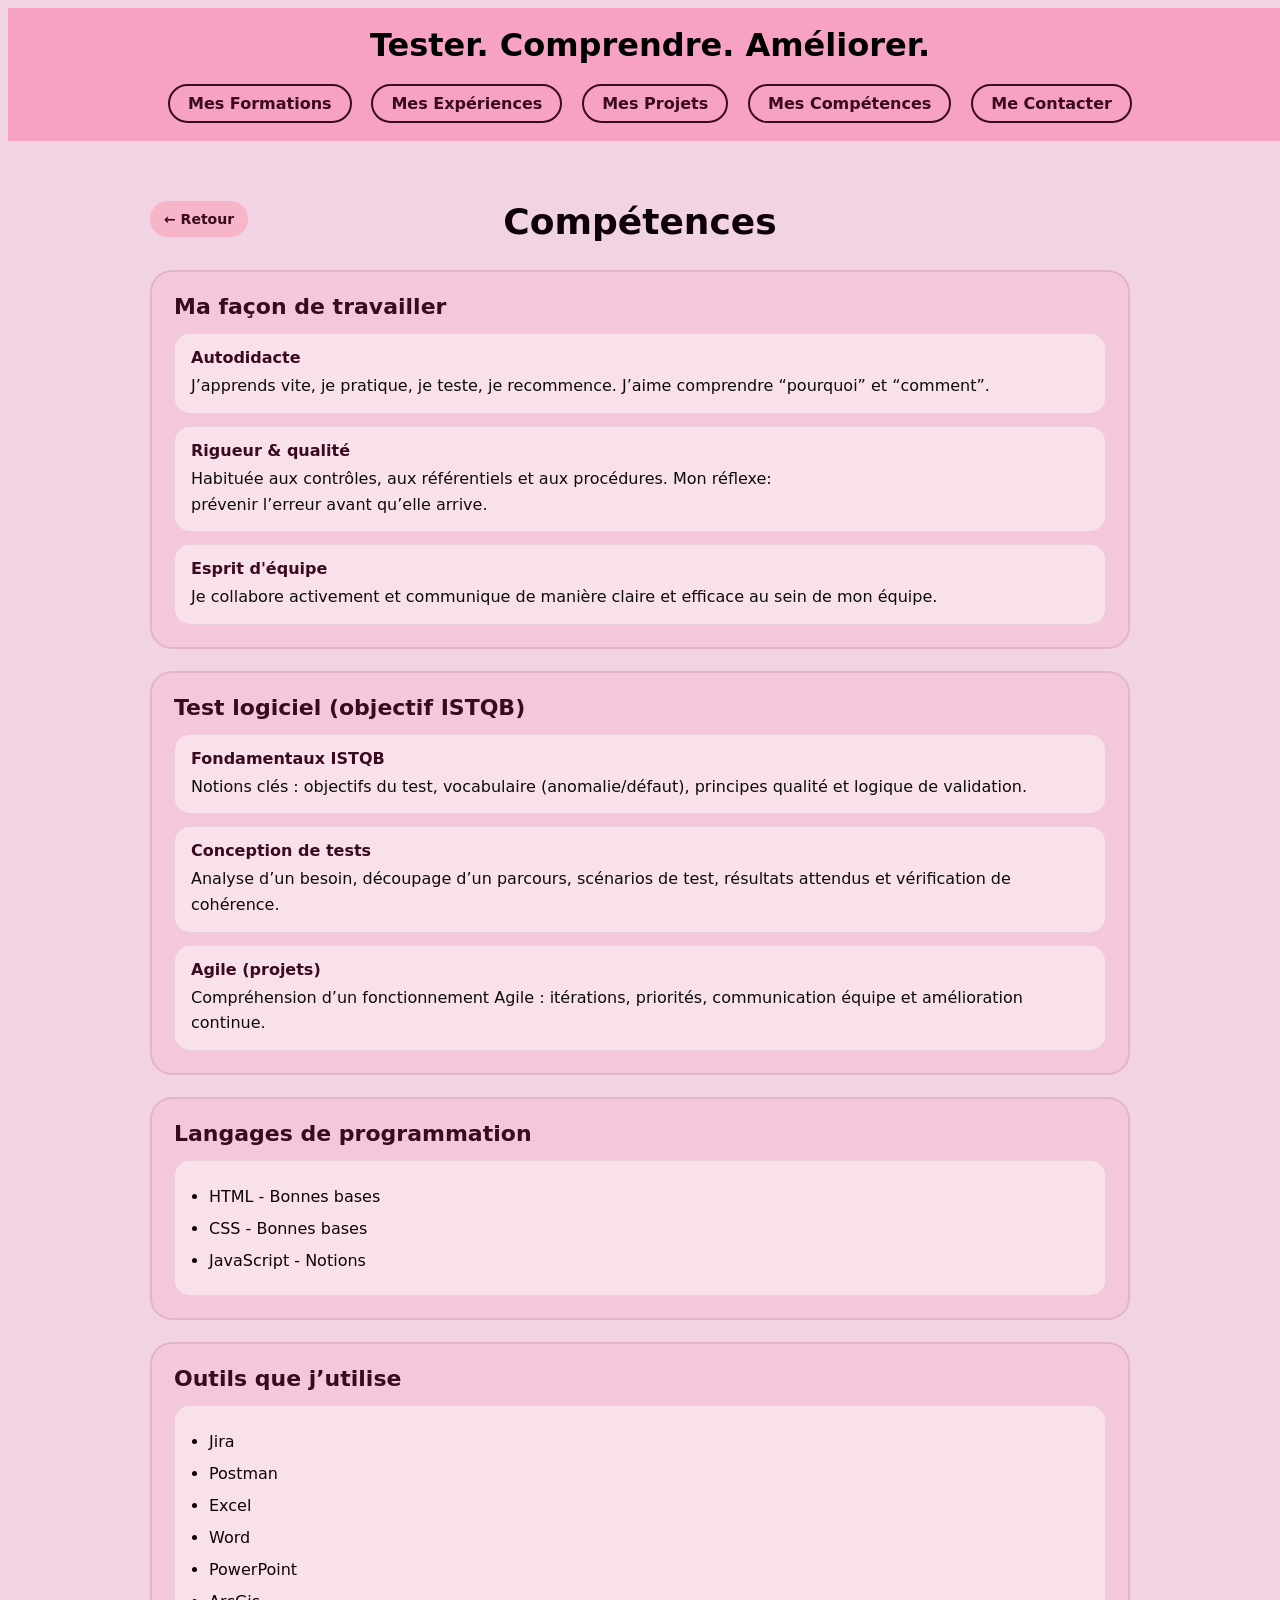
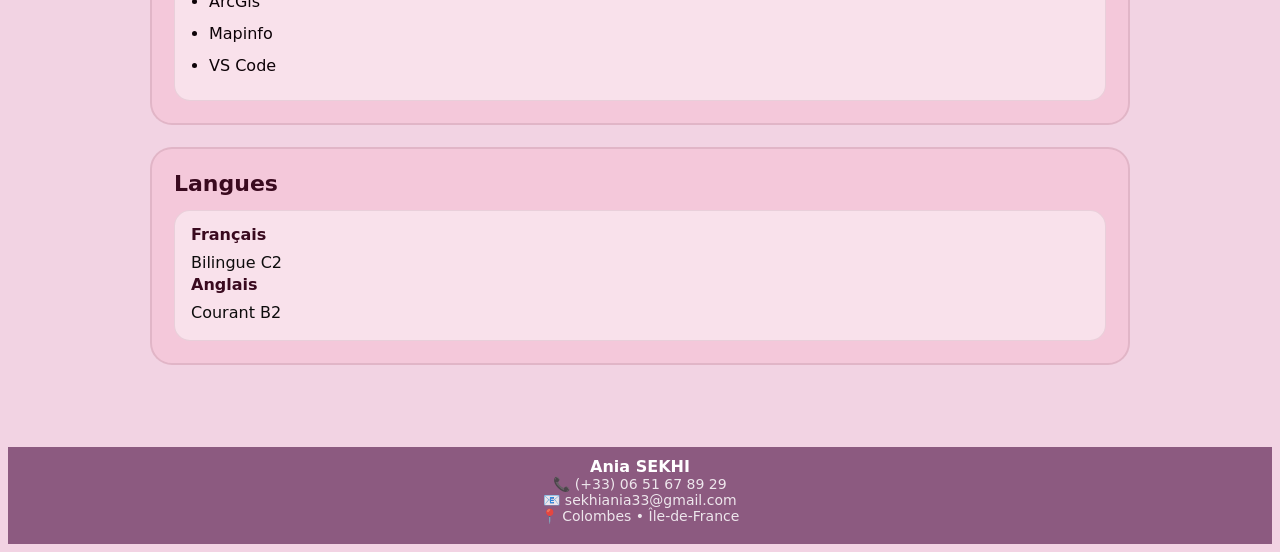
==== competences.html @ 6b5ef71a "initialiation portfolio" ====
<!DOCTYPE html>
<html lang="fr">
<head>
  <title>Compétences — Ania SEKHI</title>
  <link rel="stylesheet" href="assets/css/stylecompetences.css" />
  <link rel="stylesheet" href="assets/css/commun.css" />
</head>
<body>
  <header class="nav">
    <div>
      <a href="index.html">Tester. Comprendre. Améliorer. </a>
      </div>
      <nav>
        <a href="formations.html">Mes Formations</a>
        <a href="experience.html">Mes Expériences</a>
        <a href="projets.html">Mes Projets</a>
        <a href="competences.html">Mes Compétences</a>
        <a href="contact.html">Me Contacter</a>
      </nav>
    
  </header>

  <main>
    <div>
      <h1>Compétences</h1>
      <a href="index.html">← Retour</a>
      
    </div>

    <section>
      
        <h2>Ma façon de travailler</h2>
      
      <div>
          <h3>Autodidacte</h3>
          <p>
            J’apprends vite, je pratique, je teste, je recommence.
            J’aime comprendre “pourquoi” et “comment”.
          </p>
        </div>

        <div>
          <h3>Rigueur & qualité</h3>
          <p>
            Habituée aux contrôles, aux référentiels et aux procédures.
            Mon réflexe: <br>prévenir l’erreur avant qu’elle arrive.
          </p>
        </div>

        <div>
          <h3>Esprit d'équipe</h3>
          <p>
            Je collabore activement et communique de manière claire et efficace au sein de mon équipe.
          </p>
        </div>
     
    </section>


    <section>
      
        <h2>Test logiciel (objectif ISTQB)</h2>
     

        <div>
          <h3>Fondamentaux ISTQB</h3>
          <p>
            Notions clés : objectifs du test, vocabulaire (anomalie/défaut),
            principes qualité et logique de validation.
          </p>
        </div>

        <div>
          <h3>Conception de tests</h3>
          <p>
            Analyse d’un besoin, découpage d’un parcours, scénarios de test,
            résultats attendus et vérification de cohérence.
          </p>
        </div>

        <div>
          <h3>Agile (projets)</h3>
          <p>
            Compréhension d’un fonctionnement Agile : itérations,
            priorités, communication équipe et amélioration continue.
          </p>
    
        </div>
     
    </section>

    <section>
      
      <h2>Langages de programmation</h2>
      <div>
      <ul>
        <li>HTML - Bonnes bases</li>
        <li>CSS - Bonnes bases</li>
        <li>JavaScript - Notions</li>
      </ul>
      </div>
    
    </section>


    <section>
      
        <h2>Outils que j’utilise</h2>
        <div>
        <ul>
            <li>Jira</li>
            <li>Postman</li>
            <li>Excel</li>
            <li>Word</li>
            <li>PowerPoint</li>
            <li>ArcGis</li>
            <li>Mapinfo</li>
            <li>VS Code</li>
        </ul>
      </div>

    </section>

    <section>
      
        <h2>Langues</h2>
      

        <div>
          <h3>Français </h3>
          <p>Bilingue C2</p>
        

        
          <h3>Anglais</h3>
          <p>Courant B2</p>
        </div>
    </section>

  </main>
<footer class="footer">
  <div class="footer-content">
    <strong>Ania SEKHI</strong>
    <div class="footer-contact">
      📞 (+33) 06 51 67 89 29<br>
      📧 sekhiania33@gmail.com <br>
      📍 Colombes • Île-de-France
    </div>

  </div>
</footer>
</body>
</html>
---- assets/css/stylecompetences.css ----
main{
  padding-bottom: 100px; 
}

/* ====== MAIN (page Compétences) ====== */

main {
  max-width: 980px;
  margin: 0 auto;
  padding: 60px 20px 60px;
}

/* Bloc titre + bouton retour */
main > div:first-child {
  position: relative;
  text-align: center;
  margin-bottom: 28px;
}

main > div:first-child h1 {
  font-size: 36px;
  font-weight: 900;
  margin: 0;
}

/* Bouton retour (même logique que tes autres pages) */
main > div:first-child a {
  position: absolute;
  top: 0;
  left: 0;

  text-decoration: none;
  font-weight: 700;
  font-size: 14px;

  padding: 10px 14px;
  border-radius: 999px;

  background-color: #f8b4c8;
  color: #3a0a1f;
}

main > div:first-child a:hover {
  text-decoration: underline;
}

/* Sections (grands blocs) */
main section {
  background-color: rgba(248, 180, 200, 0.35);
  border: 2px solid rgba(58, 10, 31, 0.10);
  border-radius: 22px;
  padding: 22px;
  margin-bottom: 22px;
}

/* Titres de section */
main section h2 {
  margin: 0 0 14px;
  font-size: 22px;
  font-weight: 900;
  color: #3a0a1f;
  text-align: left;
}

/* Cartes internes (les blocs avec h3 + p) */
main section > div {
  background-color: rgba(255, 255, 255, 0.45);
  border: 1px solid rgba(58, 10, 31, 0.08);
  border-radius: 16px;
  padding: 14px 16px;
  margin-top: 12px;
  text-align: left;
}

/* Sous-titres (h3) */
main section h3 {
  margin: 0 0 6px;
  font-size: 16px;
  font-weight: 900;
  color: #3a0a1f;
}

/* Paragraphes */
main section p {
  margin: 0;
  line-height: 1.6;
  color: #0d0c0c;
}

/* Listes (programmation + outils) */
main section ul {
  margin: 10px 0 0;
  padding-left: 18px;
}

main section ul li {
  margin: 8px 0;
  line-height: 1.5;
}
---- assets/css/commun.css ----
body {
  font-family: system-ui, sans-serif;
  background-color: #f2d3e3;
  color: hsl(335, 75%, 3%);
  overflow-x: hidden;
  max-width: 100%;

}

.nav {
  width: 100%;
  overflow-x: hidden;
  height: 3cm;                  
  background-color: #f7a1c4;    
  display: flex;
  flex-direction: column;       
  justify-content: center;
  padding: 10px;              
}


.nav > div {
  text-align: center;
  padding-bottom: 10px;
}

.nav > div a {
  font-size: 32px;              
  font-weight: 800;
  color: hsl(0, 100%, 0%);
  text-decoration: none;        
}


.nav > div a:hover {
  text-decoration: underline;
}


.nav nav {
  margin-top: 10px;
  display: flex;
  justify-content: space-between; 
  padding: 0 150px;
}


.nav nav a {
  text-decoration: none;
  color: #3a0a1f;
  font-weight: 600;
  padding: 8px 18px;
  border: 2px solid #3a0a1f;
  border-radius: 20px;
  transition: all 0.2s ease;
}


.nav nav a:hover {
  background-color: #f2d3e3;
  color: #3a0a1f;
}

.footer {
  background-color: hsl(314, 22%, 45%) ;
  color: #ffffff;
  text-align: center;      
  padding-bottom: 30px;
  padding-top: 10px;
  width: 100%;
  height: 1.5cm;

}
.footer-content {
  display: flex;
  flex-direction: column;
  align-items: center;

}

.footer-contact {
  font-size: 14px;
  opacity: 0.85;
}
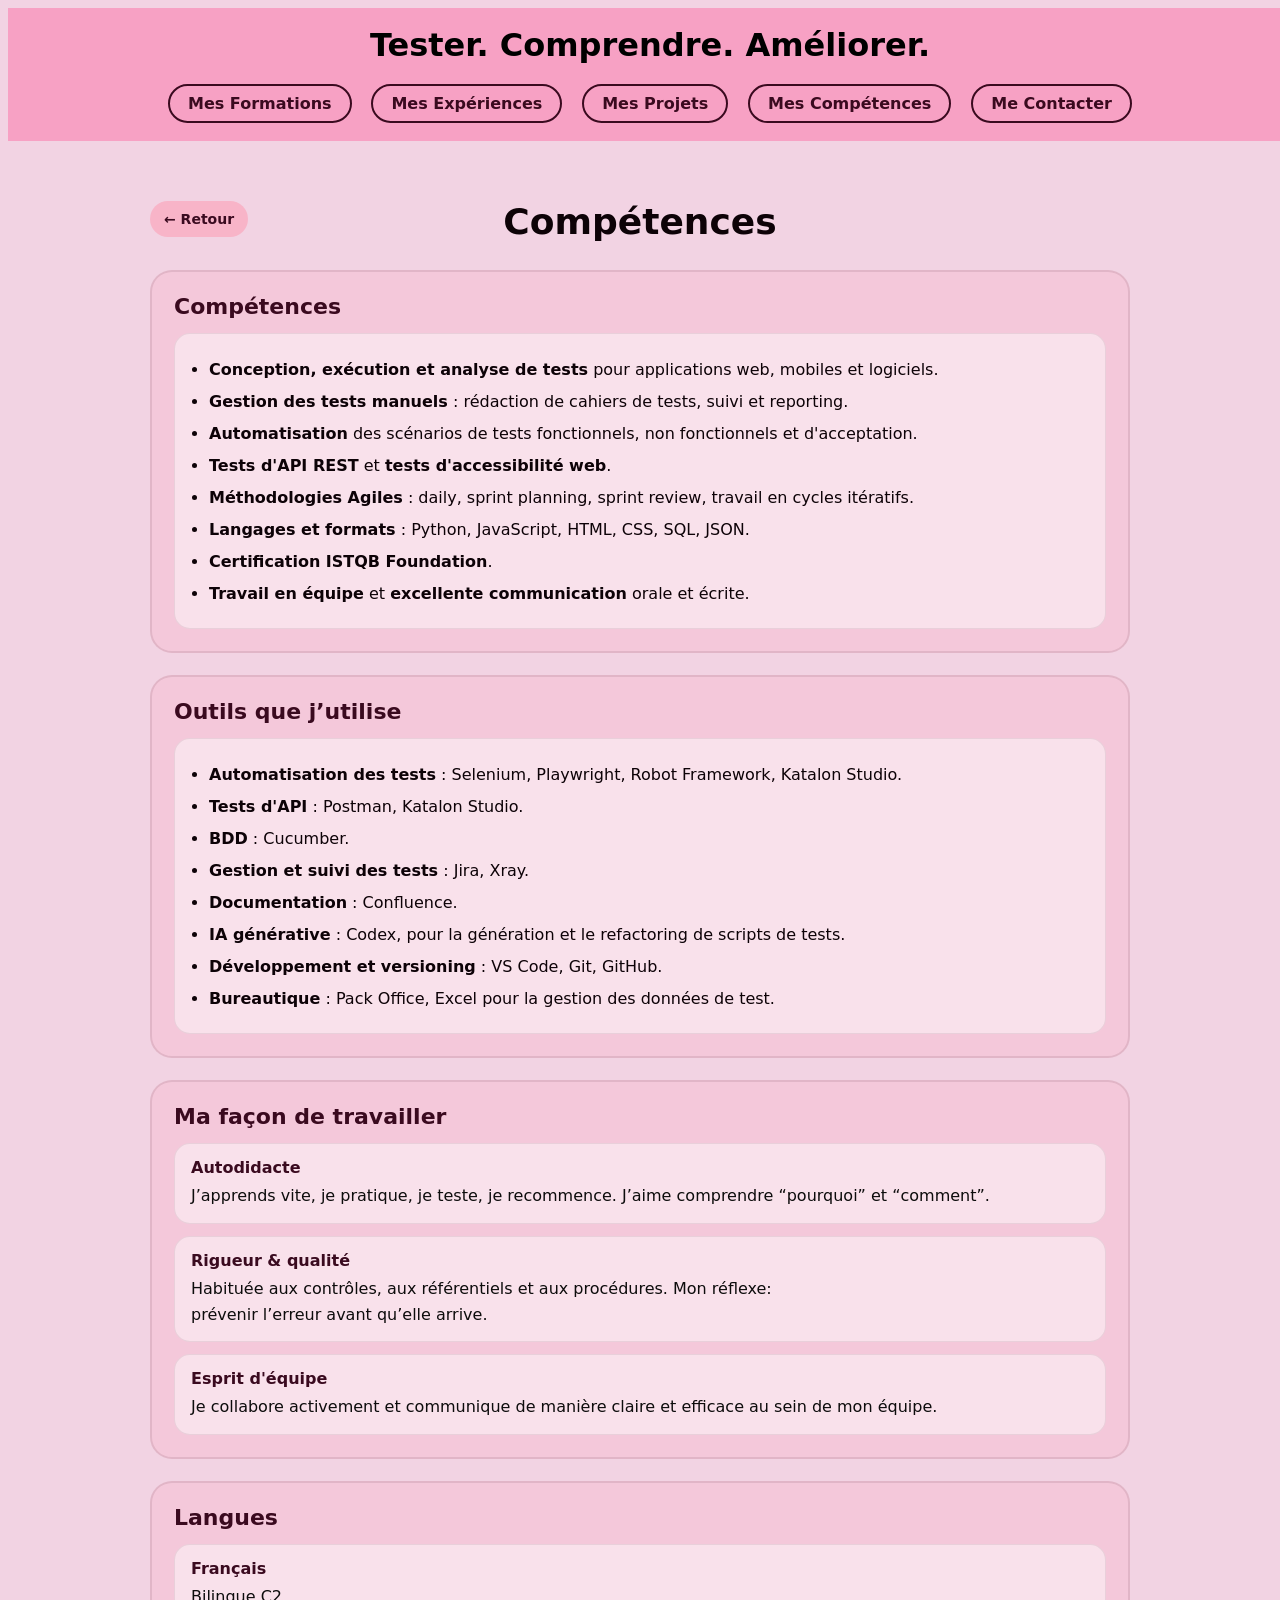
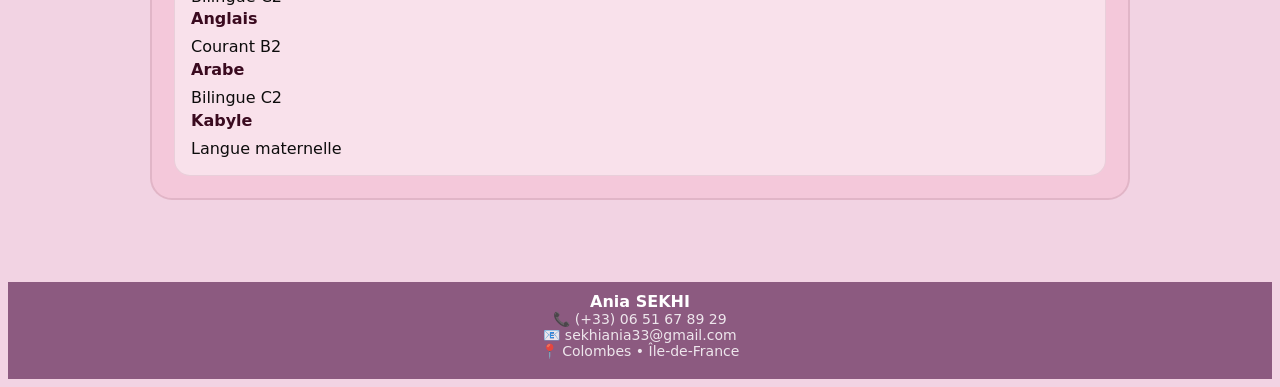
==== commit 43eddcb7: "Mise à jour du portfolio" ====
--- a/competences.html
+++ b/competences.html
@@ -27,6 +27,44 @@
       
     </div>
 
+
+
+
+    <section>
+      
+        <h2>Compétences</h2>
+        <div>
+        <ul>
+  <li><strong>Conception, exécution et analyse de tests</strong> pour applications web, mobiles et logiciels.</li>
+  <li><strong>Gestion des tests manuels</strong> : rédaction de cahiers de tests, suivi et reporting.</li>
+  <li><strong>Automatisation</strong> des scénarios de tests fonctionnels, non fonctionnels et d'acceptation.</li>
+  <li><strong>Tests d'API REST</strong> et <strong>tests d'accessibilité web</strong>.</li>
+  <li><strong>Méthodologies Agiles</strong> : daily, sprint planning, sprint review, travail en cycles itératifs.</li>
+  <li><strong>Langages et formats</strong> : Python, JavaScript, HTML, CSS, SQL, JSON.</li>
+  <li><strong>Certification ISTQB Foundation</strong>.</li>
+  <li><strong>Travail en équipe</strong> et <strong>excellente communication</strong> orale et écrite.</li>
+        </ul>
+      </div>
+
+    </section>
+
+    <section>
+      
+        <h2>Outils que j’utilise</h2>
+        <div>
+        <ul>
+  <li><strong>Automatisation des tests</strong> : Selenium, Playwright, Robot Framework, Katalon Studio.</li>
+  <li><strong>Tests d'API</strong> : Postman, Katalon Studio.</li>
+  <li><strong>BDD</strong> : Cucumber.</li>
+  <li><strong>Gestion et suivi des tests</strong> : Jira, Xray.</li>
+  <li><strong>Documentation</strong> : Confluence.</li>
+  <li><strong>IA générative</strong> : Codex, pour la génération et le refactoring de scripts de tests.</li>
+  <li><strong>Développement et versioning</strong> : VS Code, Git, GitHub.</li>
+  <li><strong>Bureautique</strong> : Pack Office, Excel pour la gestion des données de test.</li>
+        </ul>
+      </div>
+
+    </section>
     <section>
       
         <h2>Ma façon de travailler</h2>
@@ -57,85 +95,25 @@
     </section>
 
 
-    <section>
-      
-        <h2>Test logiciel (objectif ISTQB)</h2>
-     
+<section>
 
-        <div>
-          <h3>Fondamentaux ISTQB</h3>
-          <p>
-            Notions clés : objectifs du test, vocabulaire (anomalie/défaut),
-            principes qualité et logique de validation.
-          </p>
-        </div>
+  <h2>Langues</h2>
 
-        <div>
-          <h3>Conception de tests</h3>
-          <p>
-            Analyse d’un besoin, découpage d’un parcours, scénarios de test,
-            résultats attendus et vérification de cohérence.
-          </p>
-        </div>
+  <div>
+    <h3>Français</h3>
+    <p>Bilingue C2</p>
 
-        <div>
-          <h3>Agile (projets)</h3>
-          <p>
-            Compréhension d’un fonctionnement Agile : itérations,
-            priorités, communication équipe et amélioration continue.
-          </p>
-    
-        </div>
-     
-    </section>
+    <h3>Anglais</h3>
+    <p>Courant B2</p>
 
-    <section>
-      
-      <h2>Langages de programmation</h2>
-      <div>
-      <ul>
-        <li>HTML - Bonnes bases</li>
-        <li>CSS - Bonnes bases</li>
-        <li>JavaScript - Notions</li>
-      </ul>
-      </div>
-    
-    </section>
+    <h3>Arabe</h3>
+    <p>Bilingue C2</p>
 
+    <h3>Kabyle</h3>
+    <p>Langue maternelle</p>
+  </div>
 
-    <section>
-      
-        <h2>Outils que j’utilise</h2>
-        <div>
-        <ul>
-            <li>Jira</li>
-            <li>Postman</li>
-            <li>Excel</li>
-            <li>Word</li>
-            <li>PowerPoint</li>
-            <li>ArcGis</li>
-            <li>Mapinfo</li>
-            <li>VS Code</li>
-        </ul>
-      </div>
-
-    </section>
-
-    <section>
-      
-        <h2>Langues</h2>
-      
-
-        <div>
-          <h3>Français </h3>
-          <p>Bilingue C2</p>
-        
-
-        
-          <h3>Anglais</h3>
-          <p>Courant B2</p>
-        </div>
-    </section>
+</section>
 
   </main>
 <footer class="footer">
--- a/assets/css/commun.css
+++ b/assets/css/commun.css
@@ -82,5 +82,3 @@
   font-size: 14px;
   opacity: 0.85;
 }
-
-
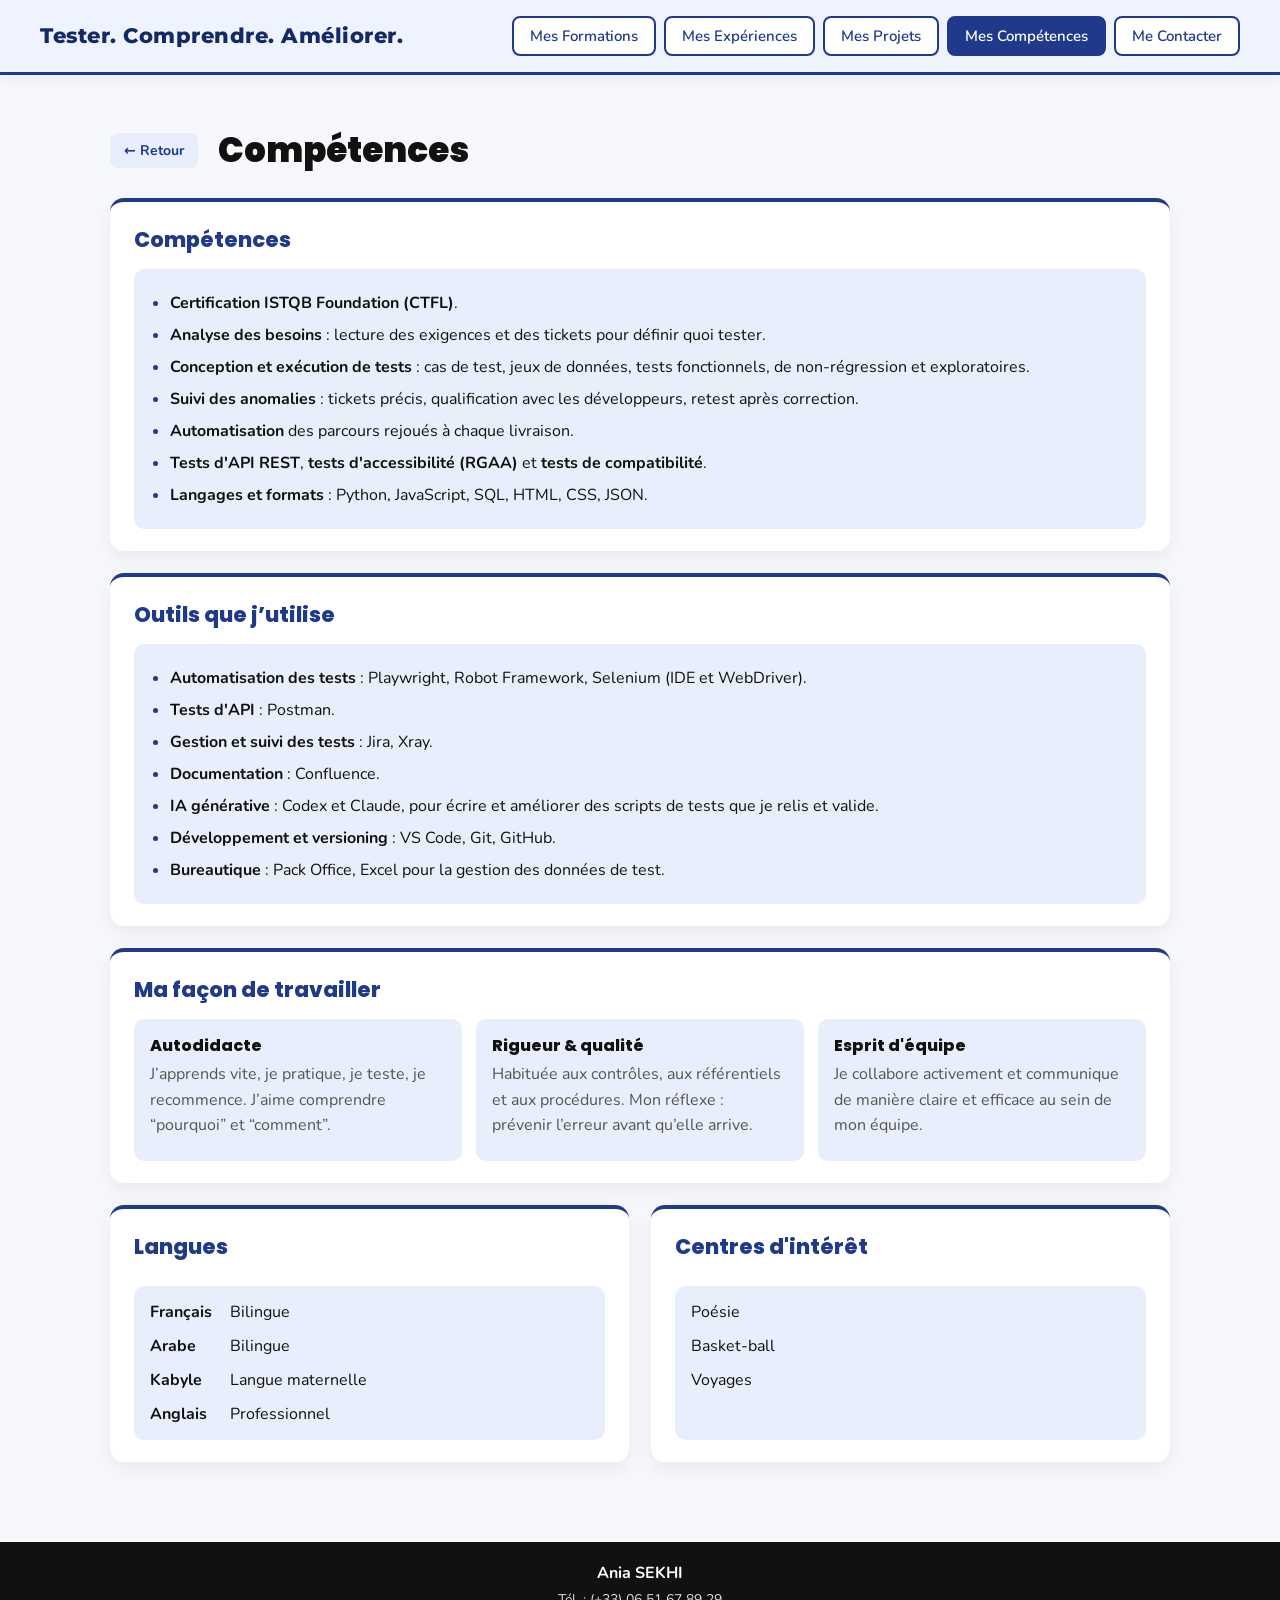
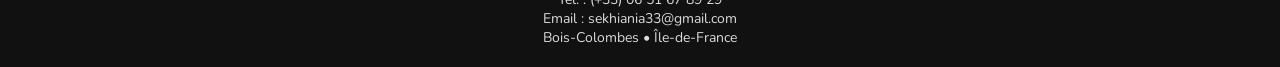
==== commit a20252bd: "Add files via upload" ====
--- a/competences.html
+++ b/competences.html
@@ -1,6 +1,8 @@
 <!DOCTYPE html>
 <html lang="fr">
 <head>
+  <meta charset="utf-8">
+  <meta name="viewport" content="width=device-width, initial-scale=1">
   <title>Compétences — Ania SEKHI</title>
   <link rel="stylesheet" href="assets/css/stylecompetences.css" />
   <link rel="stylesheet" href="assets/css/commun.css" />
@@ -24,51 +26,40 @@
     <div>
       <h1>Compétences</h1>
       <a href="index.html">← Retour</a>
-      
     </div>
 
-
-
-
     <section>
-      
         <h2>Compétences</h2>
         <div>
         <ul>
-  <li><strong>Conception, exécution et analyse de tests</strong> pour applications web, mobiles et logiciels.</li>
-  <li><strong>Gestion des tests manuels</strong> : rédaction de cahiers de tests, suivi et reporting.</li>
-  <li><strong>Automatisation</strong> des scénarios de tests fonctionnels, non fonctionnels et d'acceptation.</li>
-  <li><strong>Tests d'API REST</strong> et <strong>tests d'accessibilité web</strong>.</li>
-  <li><strong>Méthodologies Agiles</strong> : daily, sprint planning, sprint review, travail en cycles itératifs.</li>
-  <li><strong>Langages et formats</strong> : Python, JavaScript, HTML, CSS, SQL, JSON.</li>
-  <li><strong>Certification ISTQB Foundation</strong>.</li>
-  <li><strong>Travail en équipe</strong> et <strong>excellente communication</strong> orale et écrite.</li>
+  <li><strong>Certification ISTQB Foundation (CTFL)</strong>.</li>
+  <li><strong>Analyse des besoins</strong> : lecture des exigences et des tickets pour définir quoi tester.</li>
+  <li><strong>Conception et exécution de tests</strong> : cas de test, jeux de données, tests fonctionnels, de non-régression et exploratoires.</li>
+  <li><strong>Suivi des anomalies</strong> : tickets précis, qualification avec les développeurs, retest après correction.</li>
+  <li><strong>Automatisation</strong> des parcours rejoués à chaque livraison.</li>
+  <li><strong>Tests d'API REST</strong>, <strong>tests d'accessibilité (RGAA)</strong> et <strong>tests de compatibilité</strong>.</li>
+  <li><strong>Langages et formats</strong> : Python, JavaScript, SQL, HTML, CSS, JSON.</li>
         </ul>
       </div>
-
     </section>
 
     <section>
-      
         <h2>Outils que j’utilise</h2>
         <div>
         <ul>
-  <li><strong>Automatisation des tests</strong> : Selenium, Playwright, Robot Framework, Katalon Studio.</li>
-  <li><strong>Tests d'API</strong> : Postman, Katalon Studio.</li>
-  <li><strong>BDD</strong> : Cucumber.</li>
+  <li><strong>Automatisation des tests</strong> : Playwright, Robot Framework, Selenium (IDE et WebDriver).</li>
+  <li><strong>Tests d'API</strong> : Postman.</li>
   <li><strong>Gestion et suivi des tests</strong> : Jira, Xray.</li>
   <li><strong>Documentation</strong> : Confluence.</li>
-  <li><strong>IA générative</strong> : Codex, pour la génération et le refactoring de scripts de tests.</li>
+  <li><strong>IA générative</strong> : Codex et Claude, pour écrire et améliorer des scripts de tests que je relis et valide.</li>
   <li><strong>Développement et versioning</strong> : VS Code, Git, GitHub.</li>
   <li><strong>Bureautique</strong> : Pack Office, Excel pour la gestion des données de test.</li>
         </ul>
       </div>
+    </section>
 
-    </section>
     <section>
-      
         <h2>Ma façon de travailler</h2>
-      
       <div>
           <h3>Autodidacte</h3>
           <p>
@@ -81,7 +72,7 @@
           <h3>Rigueur & qualité</h3>
           <p>
             Habituée aux contrôles, aux référentiels et aux procédures.
-            Mon réflexe: <br>prévenir l’erreur avant qu’elle arrive.
+            Mon réflexe : <br>prévenir l’erreur avant qu’elle arrive.
           </p>
         </div>
 
@@ -91,28 +82,32 @@
             Je collabore activement et communique de manière claire et efficace au sein de mon équipe.
           </p>
         </div>
-     
     </section>
 
-
 <section>
-
   <h2>Langues</h2>
-
   <div>
     <h3>Français</h3>
-    <p>Bilingue C2</p>
-
-    <h3>Anglais</h3>
-    <p>Courant B2</p>
+    <p>Bilingue</p>
 
     <h3>Arabe</h3>
-    <p>Bilingue C2</p>
+    <p>Bilingue</p>
 
     <h3>Kabyle</h3>
     <p>Langue maternelle</p>
+
+    <h3>Anglais</h3>
+    <p>Professionnel</p>
   </div>
+</section>
 
+<section>
+  <h2>Centres d'intérêt</h2>
+  <div>
+    <h3>Poésie</h3>
+    <h3>Basket-ball</h3>
+    <h3>Voyages</h3>
+  </div>
 </section>
 
   </main>
@@ -120,12 +115,13 @@
   <div class="footer-content">
     <strong>Ania SEKHI</strong>
     <div class="footer-contact">
-      📞 (+33) 06 51 67 89 29<br>
-      📧 sekhiania33@gmail.com <br>
-      📍 Colombes • Île-de-France
+      Tél. : (+33) 06 51 67 89 29<br>
+      Email : sekhiania33@gmail.com <br>
+      Bois-Colombes • Île-de-France
     </div>
 
   </div>
 </footer>
+  <script src="assets/js/script.js"></script>
 </body>
 </html>
--- a/assets/css/stylecompetences.css
+++ b/assets/css/stylecompetences.css
@@ -1,101 +1,130 @@
-main{
-  padding-bottom: 100px; 
+/* ===== Compétences : sections en grille de 2 colonnes ===== */
+main {
+  max-width: 1100px;
+  margin: 0 auto;
+  padding: 50px 20px 80px;
+  display: grid;
+  grid-template-columns: 1fr 1fr;
+  gap: 22px;
+  align-items: stretch;
 }
 
-/* ====== MAIN (page Compétences) ====== */
-
-main {
-  max-width: 980px;
-  margin: 0 auto;
-  padding: 60px 20px 60px;
-}
-
-/* Bloc titre + bouton retour */
+/* Titre et bouton retour sur toute la largeur */
 main > div:first-child {
-  position: relative;
-  text-align: center;
-  margin-bottom: 28px;
+  grid-column: 1 / -1;
+  display: flex;
+  align-items: center;
+  gap: 20px;
 }
 
 main > div:first-child h1 {
-  font-size: 36px;
+  order: 2;
+  font-size: 34px;
   font-weight: 900;
   margin: 0;
 }
 
-/* Bouton retour (même logique que tes autres pages) */
-main > div:first-child a {
-  position: absolute;
-  top: 0;
-  left: 0;
+/* Les deux premières sections (compétences, outils) prennent toute la largeur */
+main section:nth-of-type(1),
+main section:nth-of-type(2) { grid-column: 1 / -1; }
 
-  text-decoration: none;
-  font-weight: 700;
-  font-size: 14px;
-
-  padding: 10px 14px;
-  border-radius: 999px;
-
-  background-color: #f8b4c8;
-  color: #3a0a1f;
+/* « Ma façon de travailler » sur toute la largeur, ses 3 cartes côte à côte */
+main section:nth-of-type(3) {
+  grid-column: 1 / -1;
+  display: grid;
+  grid-template-columns: repeat(3, 1fr);
+  gap: 14px;
 }
 
-main > div:first-child a:hover {
-  text-decoration: underline;
+main section:nth-of-type(3) h2 { grid-column: 1 / -1; margin-bottom: 0; }
+main section:nth-of-type(3) > div { margin-top: 0; }
+
+/* Langues et centres d'intérêt : deux cartes de même hauteur */
+main section:nth-of-type(4),
+main section:nth-of-type(5) {
+  align-self: stretch;
+  display: flex;
+  flex-direction: column;
 }
 
-/* Sections (grands blocs) */
+main section:nth-of-type(4) > div,
+main section:nth-of-type(5) > div { flex: 1; }
+
 main section {
-  background-color: rgba(248, 180, 200, 0.35);
-  border: 2px solid rgba(58, 10, 31, 0.10);
-  border-radius: 22px;
-  padding: 22px;
-  margin-bottom: 22px;
+  background-color: var(--blanc);
+  border-top: 4px solid var(--bleu);
+  border-radius: 14px;
+  padding: 22px 24px;
+  box-shadow: 0 8px 22px rgba(17, 17, 17, 0.06);
 }
 
-/* Titres de section */
 main section h2 {
   margin: 0 0 14px;
-  font-size: 22px;
-  font-weight: 900;
-  color: #3a0a1f;
-  text-align: left;
+  font-size: 21px;
+  font-weight: 800;
+  color: var(--bleu);
 }
 
-/* Cartes internes (les blocs avec h3 + p) */
 main section > div {
-  background-color: rgba(255, 255, 255, 0.45);
-  border: 1px solid rgba(58, 10, 31, 0.08);
-  border-radius: 16px;
+  background-color: var(--bleu-clair);
+  border-radius: 10px;
   padding: 14px 16px;
-  margin-top: 12px;
-  text-align: left;
+  margin-top: 10px;
 }
 
-/* Sous-titres (h3) */
 main section h3 {
-  margin: 0 0 6px;
+  margin: 0 0 4px;
   font-size: 16px;
-  font-weight: 900;
-  color: #3a0a1f;
+  font-weight: 800;
+  color: var(--noir);
 }
 
-/* Paragraphes */
 main section p {
-  margin: 0;
+  margin: 0 0 8px;
   line-height: 1.6;
-  color: #0d0c0c;
+  color: var(--gris);
 }
 
-/* Listes (programmation + outils) */
-main section ul {
-  margin: 10px 0 0;
-  padding-left: 18px;
+main section ul { margin: 0; padding-left: 20px; }
+
+main section ul li { margin: 8px 0; line-height: 1.5; }
+
+main section ul li::marker { color: var(--bleu); }
+
+@media (max-width: 760px) {
+  main { grid-template-columns: 1fr; }
+  main section:nth-of-type(3) { grid-template-columns: 1fr; }
 }
 
-main section ul li {
-  margin: 8px 0;
+/* Langues : une ligne par langue (langue à gauche, niveau à droite) */
+main section:nth-of-type(4) > div {
+  display: grid;
+  grid-template-columns: auto 1fr;
+  column-gap: 18px;
+  row-gap: 10px;
+  align-content: start;
+}
+
+main section:nth-of-type(4) h3,
+main section:nth-of-type(4) p { margin: 0; }
+
+/* Centres d'intérêt : un élément par ligne, même espacement que les langues */
+main section:nth-of-type(5) h3 { margin: 0 0 10px; }
+
+/* Langues et centres d'intérêt : même police et même taille que les listes du haut */
+main section:nth-of-type(4) h3,
+main section:nth-of-type(5) h3 {
+  font-family: 'Nunito', system-ui, sans-serif;
+  font-size: 16px;
   line-height: 1.5;
 }
 
+main section:nth-of-type(4) h3 { font-weight: 700; }
 
+main section:nth-of-type(4) p {
+  font-size: 16px;
+  line-height: 1.5;
+  color: var(--noir);
+}
+
+main section:nth-of-type(5) h3 { font-weight: 400; color: var(--noir); }
--- a/assets/css/commun.css
+++ b/assets/css/commun.css
@@ -1,84 +1,152 @@
+/* Polices : Montserrat pour le titre du site, Poppins pour les titres, Nunito pour le texte */
+@import url('https://fonts.googleapis.com/css2?family=Nunito:wght@400;600;700;800&family=Poppins:wght@600;700;800&family=Montserrat:wght@800&display=swap');
+
+/* ===== Couleurs du site : noir et bleu ===== */
+:root {
+  --bleu: #1f3a8a;
+  --bleu-fonce: #142a66;
+  --bleu-clair: #e8eefb;
+  --noir: #111111;
+  --gris: #555555;
+  --fond: #f6f8fc;
+  --entete: #eef3fd;
+  --blanc: #ffffff;
+}
+
+* { box-sizing: border-box; }
+
+h1, h2, h3 {
+  font-family: 'Poppins', system-ui, sans-serif;
+}
+
+button, input, textarea { font-family: inherit; }
+
 body {
-  font-family: system-ui, sans-serif;
-  background-color: #f2d3e3;
-  color: hsl(335, 75%, 3%);
+  margin: 0;
+  font-family: 'Nunito', system-ui, sans-serif;
+  font-size: 16px;
+  background-color: var(--fond);
+  color: var(--noir);
   overflow-x: hidden;
   max-width: 100%;
-
+  min-height: 100vh;
+  display: flex;
+  flex-direction: column;
 }
 
+/* Le contenu prend toute la place : le pied de page reste en bas */
+main { flex: 1; width: 100%; }
+
+/* ===== En-tête : titre à gauche, boutons à droite, reste visible en haut ===== */
 .nav {
+  position: sticky;
+  top: 0;
+  z-index: 10;
   width: 100%;
-  overflow-x: hidden;
-  height: 3cm;                  
-  background-color: #f7a1c4;    
+  background-color: var(--entete);
+  border-bottom: 3px solid var(--bleu);
+  box-shadow: 0 4px 14px rgba(17, 17, 17, 0.06);
   display: flex;
-  flex-direction: column;       
-  justify-content: center;
-  padding: 10px;              
-}
-
-
-.nav > div {
-  text-align: center;
-  padding-bottom: 10px;
+  flex-direction: row;
+  align-items: center;
+  justify-content: space-between;
+  flex-wrap: wrap;
+  gap: 12px;
+  padding: 16px 40px;
 }
 
 .nav > div a {
-  font-size: 32px;              
+  font-family: 'Montserrat', system-ui, sans-serif;
+  font-size: 21px;
   font-weight: 800;
-  color: hsl(0, 100%, 0%);
-  text-decoration: none;        
+  letter-spacing: 0.5px;
+  color: var(--bleu-fonce);
+  text-decoration: none;
 }
 
-
-.nav > div a:hover {
-  text-decoration: underline;
-}
-
+.nav > div a:hover { color: var(--bleu); }
 
 .nav nav {
-  margin-top: 10px;
   display: flex;
-  justify-content: space-between; 
-  padding: 0 150px;
+  flex-wrap: wrap;
+  gap: 8px;
 }
-
 
 .nav nav a {
   text-decoration: none;
-  color: #3a0a1f;
+  background-color: var(--blanc);
+  color: var(--bleu);
   font-weight: 600;
-  padding: 8px 18px;
-  border: 2px solid #3a0a1f;
-  border-radius: 20px;
-  transition: all 0.2s ease;
+  font-size: 15px;
+  padding: 8px 16px;
+  border: 2px solid var(--bleu);
+  border-radius: 8px;
+  transition: background-color 0.2s ease, color 0.2s ease;
 }
 
-
-.nav nav a:hover {
-  background-color: #f2d3e3;
-  color: #3a0a1f;
+.nav nav a:hover,
+.nav nav a.actif {
+  background-color: var(--bleu);
+  color: var(--blanc);
 }
 
+/* ===== Bouton « Retour » commun à toutes les pages ===== */
+main > div:first-child a {
+  text-decoration: none;
+  font-weight: 700;
+  font-size: 14px;
+  padding: 8px 14px;
+  border-radius: 8px;
+  background-color: var(--bleu-clair);
+  color: var(--bleu);
+}
+
+main > div:first-child a:hover { background-color: var(--bleu); color: var(--blanc); }
+
+/* ===== Pied de page ===== */
 .footer {
-  background-color: hsl(314, 22%, 45%) ;
-  color: #ffffff;
-  text-align: center;      
-  padding-bottom: 30px;
-  padding-top: 10px;
+  background-color: var(--noir);
+  color: var(--blanc);
+  text-align: center;
+  padding: 20px 10px;
   width: 100%;
-  height: 1.5cm;
+}
 
-}
 .footer-content {
   display: flex;
   flex-direction: column;
   align-items: center;
-
+  gap: 6px;
 }
 
 .footer-contact {
   font-size: 14px;
   opacity: 0.85;
 }
+
+/* ===== Bouton « Haut de page » (affiché par le JavaScript) ===== */
+.haut-de-page {
+  position: fixed;
+  right: 24px;
+  bottom: 24px;
+  width: 44px;
+  height: 44px;
+  border: none;
+  border-radius: 50%;
+  background-color: var(--bleu);
+  color: var(--blanc);
+  font-size: 20px;
+  cursor: pointer;
+  box-shadow: 0 6px 16px rgba(31, 58, 138, 0.35);
+  display: none;
+}
+
+.haut-de-page.visible { display: block; }
+.haut-de-page:hover { background-color: var(--bleu-fonce); }
+
+/* ===== Petits écrans ===== */
+@media (max-width: 760px) {
+  .nav { justify-content: center; padding: 12px 16px; }
+  .nav > div { width: 100%; text-align: center; }
+  .nav nav { justify-content: center; }
+}
